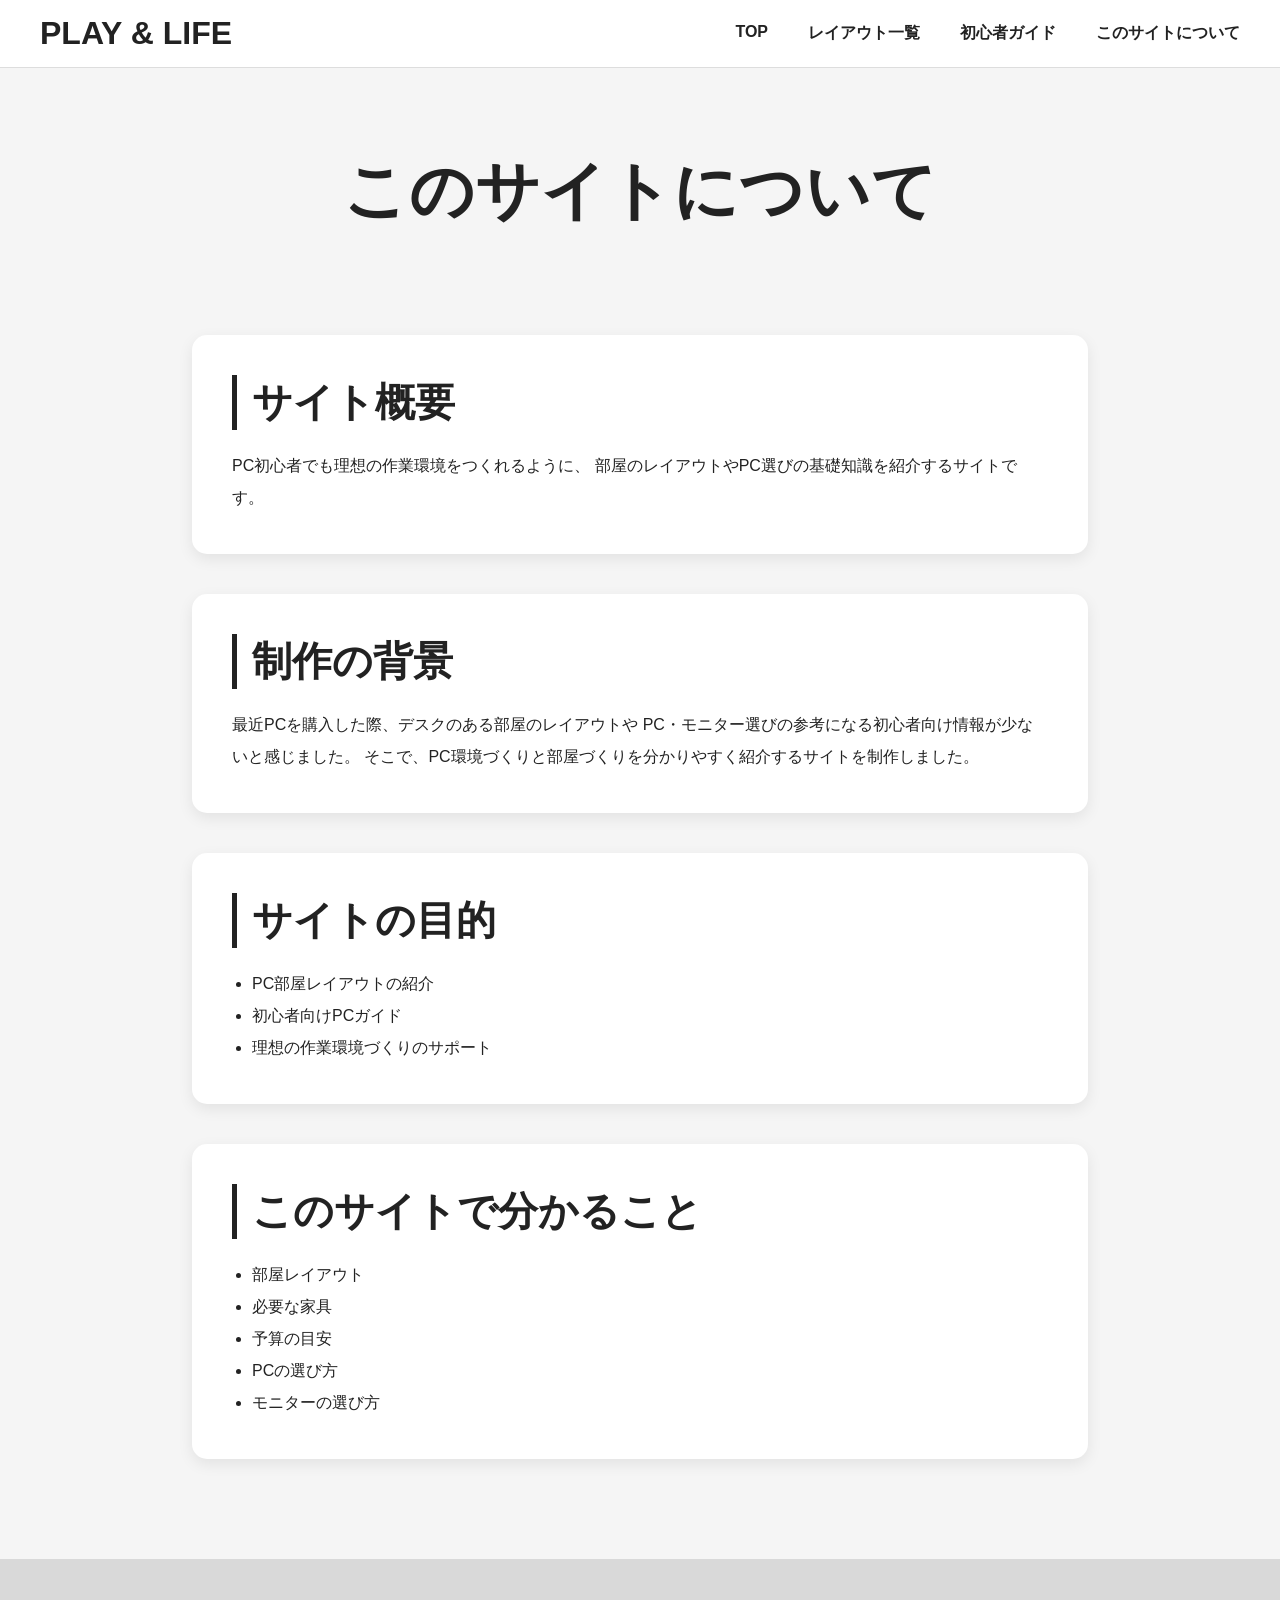
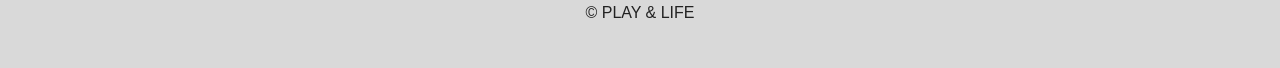
==== about.html @ 326b9555 "Add files via upload" ====
<!DOCTYPE html>
<html lang="ja">
<head>
    <meta charset="UTF-8">
    <meta name="viewport" content="width=device-width, initial-scale=1.0">
    <title>このサイトについて | PLAY & LIFE</title>

    <link rel="stylesheet" href="css/style.css">
</head>

<body>

<header>

    <div class="logo">
        PLAY & LIFE
    </div>

    <nav>
        <ul>
            <li><a href="index.html">TOP</a></li>
            <li><a href="layouts.html">レイアウト一覧</a></li>
            <li><a href="guide.html">初心者ガイド</a></li>
            <li><a href="about.html">このサイトについて</a></li>
        </ul>
    </nav>

</header>

<main>

<section class="page-title">

    <h1>このサイトについて</h1>

</section>

<section class="about-box">

    <h2>サイト概要</h2>

    <p>
        PC初心者でも理想の作業環境をつくれるように、
        部屋のレイアウトやPC選びの基礎知識を紹介するサイトです。
    </p>

</section>

<section class="about-box">

    <h2>制作の背景</h2>

    <p>
        最近PCを購入した際、デスクのある部屋のレイアウトや
        PC・モニター選びの参考になる初心者向け情報が少ないと感じました。
        そこで、PC環境づくりと部屋づくりを分かりやすく紹介するサイトを制作しました。
    </p>

</section>

<section class="about-box">

    <h2>サイトの目的</h2>

    <ul>
        <li>PC部屋レイアウトの紹介</li>
        <li>初心者向けPCガイド</li>
        <li>理想の作業環境づくりのサポート</li>
    </ul>

</section>

<section class="about-box">

    <h2>このサイトで分かること</h2>

    <ul>
        <li>部屋レイアウト</li>
        <li>必要な家具</li>
        <li>予算の目安</li>
        <li>PCの選び方</li>
        <li>モニターの選び方</li>
    </ul>

</section>

</main>

<footer>

    <p>© PLAY & LIFE</p>

</footer>

</body>
</html>
---- css/style.css ----
*{
    margin:0;
    padding:0;
    box-sizing:border-box;
}

html{
    scroll-behavior:smooth;
}

body{
    font-family:sans-serif;
    background:#f5f5f5;
    color:#222;
}

/* ヘッダー */

header{
    display:flex;
    justify-content:space-between;
    align-items:center;

    padding:15px 40px;

    background:white;

    border-bottom:1px solid #ddd;

    position:sticky;
    top:0;

    z-index:1000;
}

.logo{
    font-size:2rem;
    font-weight:bold;
}

nav ul{
    display:flex;
    gap:40px;
    list-style:none;
}

nav a{
    text-decoration:none;
    color:#222;
    font-weight:bold;
}

/* メインビジュアル */

.hero{

    position:relative;

    height:600px;

    background-image:url("../images/hero.jpg");
    background-size:cover;
    background-position:center;
}

.hero::before{

    content:"";

    position:absolute;

    inset:0;

    background:rgba(0,0,0,0.4);
}

.hero-content{

    position:relative;

    z-index:1;

    color:white;
}

/* 共通 */

section{
    padding:100px 10%;
    text-align:center;
}

h1{
    font-size:4rem;
    margin-bottom:20px;
}

h2{
    font-size:2.5rem;
    margin-bottom:30px;
}

p{
    line-height:1.8;
}

/* ボタン */

.btn{
    display:inline-block;

    margin-top:30px;

    padding:12px 40px;

    border:1px solid #222;

    text-decoration:none;

    color:#222;

    transition:.3s;
}

.btn:hover{
    background:#222;
    color:white;
}

/* レイアウト */

.layout-container{
    display:flex;
    justify-content:center;
    gap:50px;

    margin-top:50px;

    flex-wrap:wrap;
}

.card{
    width:280px;

    transition:0.3s;
}

.card:hover{
    transform:translateY(-10px);
}

.card-image{
    height:220px;
    background:#cfcfcf;
}

.card-info{
    background:black;
    color:white;

    padding:20px;

    text-align:left;
}

.more{
    text-align:right;
    margin-top:30px;
}

.more a{
    text-decoration:none;
    color:#222;
    font-weight:bold;
}

/* フッター */

footer{
    background:#d9d9d9;

    padding:40px;

    text-align:center;

    margin-top:100px;
}

/* TOPへ戻るボタン */

#topBtn{

    position:fixed;

    bottom:30px;
    right:30px;

    width:50px;
    height:50px;

    border:none;

    border-radius:50%;

    background:#222;

    color:white;

    font-size:20px;

    cursor:pointer;

    opacity:0;
    visibility:hidden;

    transition:0.3s;

    box-shadow:0 4px 10px rgba(0,0,0,0.2);

}

#topBtn:hover{
    opacity:0.8;
}

.page-title{
    padding:80px 10% 40px;
    text-align:center;
}

.about-box{

    width:70%;

    margin:40px auto;

    background:white;

    padding:40px;

    border-radius:15px;

    box-shadow:0 5px 15px rgba(0,0,0,.08);

    text-align:left;

}

.about-box h2{

    margin-bottom:20px;

    border-left:5px solid #222;

    padding-left:15px;

}

.about-box p{

    line-height:2;

}

.about-box ul{

    margin-left:20px;

    line-height:2;

}

/* レイアウト一覧 */

.layout-grid{

    width:90%;

    margin:60px auto;

    display:grid;

    grid-template-columns:repeat(auto-fit,minmax(320px,1fr));

    gap:40px;

}

.layout-card{

    background:white;

    border-radius:15px;

    overflow:hidden;

    box-shadow:0 5px 15px rgba(0,0,0,.1);

    transition:.3s;

}

.layout-card:hover{

    transform:translateY(-8px);

}

.layout-card img{

    width:100%;

    height:230px;

    object-fit:cover;

}

.layout-text{

    padding:25px;

}

.layout-text h2{

    margin-bottom:15px;

    font-size:24px;

}

.layout-text p{

    margin-bottom:8px;

}

/* 詳細ページ */

.detail-image{

    width:80%;

    margin:40px auto;

}

.detail-image img{

    width:100%;

    border-radius:15px;

}

.detail-box{

    width:80%;

    margin:40px auto;

    background:white;

    padding:35px;

    border-radius:15px;

    box-shadow:0 5px 15px rgba(0,0,0,.08);

}

.detail-box h2{

    margin-bottom:20px;

    border-left:5px solid #222;

    padding-left:15px;

}

.detail-box table{

    width:100%;

    border-collapse:collapse;

}

.detail-box th{

    width:180px;

    background:#f3f3f3;

}

.detail-box th,
.detail-box td{

    border:1px solid #ddd;

    padding:15px;

}

.detail-box ul{

    margin-left:20px;

    line-height:2;

}

.detail-box p{

    line-height:2;

}

/* 初心者ガイド */

.guide-container{

    width:90%;

    margin:60px auto;

    display:grid;

    grid-template-columns:repeat(auto-fit,minmax(320px,1fr));

    gap:30px;

}

.guide-card{

    background:white;

    padding:30px;

    border-radius:15px;

    box-shadow:0 5px 15px rgba(0,0,0,.08);

    transition:.3s;

}

.guide-card:hover{

    transform:translateY(-8px);

}

.guide-card h2{

    margin-bottom:15px;

    border-left:5px solid #222;

    padding-left:12px;

    font-size:22px;

}

.guide-card p{

    line-height:2;

}
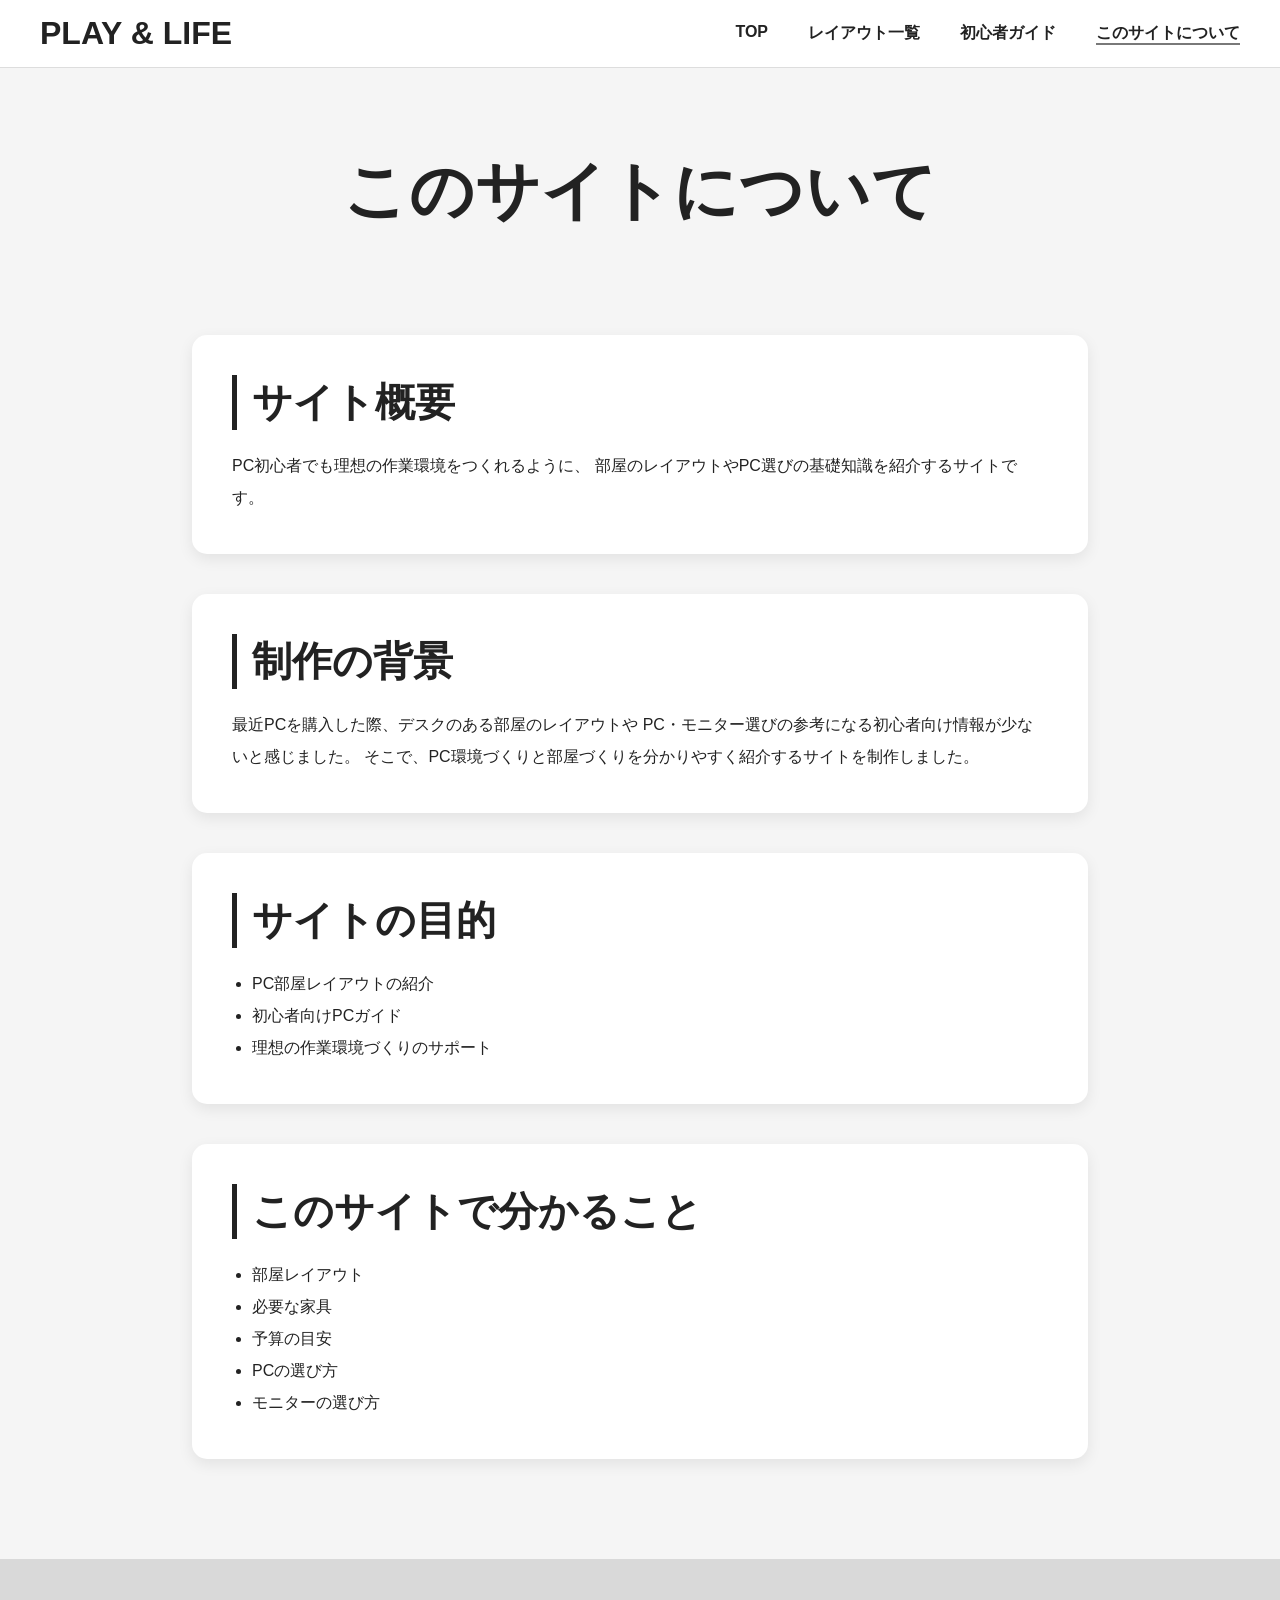
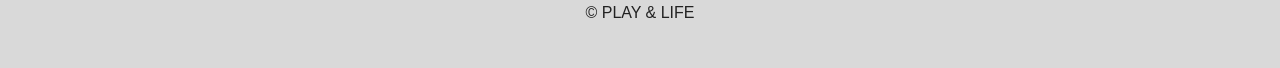
==== commit 11f14dbf: "Add files via upload" ====
--- a/about.html
+++ b/about.html
@@ -1,5 +1,6 @@
 <!DOCTYPE html>
 <html lang="ja">
+
 <head>
     <meta charset="UTF-8">
     <meta name="viewport" content="width=device-width, initial-scale=1.0">
@@ -10,87 +11,91 @@
 
 <body>
 
-<header>
+    <header>
 
-    <div class="logo">
-        PLAY & LIFE
-    </div>
+        <a href="index.html">
+            <div class="logo">
+                PLAY & LIFE
+            </div>
+        </a>
 
-    <nav>
-        <ul>
-            <li><a href="index.html">TOP</a></li>
-            <li><a href="layouts.html">レイアウト一覧</a></li>
-            <li><a href="guide.html">初心者ガイド</a></li>
-            <li><a href="about.html">このサイトについて</a></li>
-        </ul>
-    </nav>
+        <nav>
+            <ul>
+                <li><a href="index.html">TOP</a></li>
+                <li><a href="layouts.html">レイアウト一覧</a></li>
+                <li><a href="guide.html">初心者ガイド</a></li>
+                <li><a href="about.html"><span
+                            style="border-bottom: 2px solid #797979; padding-bottom: 2px;">このサイトについて</span></a></li>
+            </ul>
+        </nav>
 
-</header>
+    </header>
 
-<main>
+    <main>
 
-<section class="page-title">
+        <section class="page-title">
 
-    <h1>このサイトについて</h1>
+            <h1>このサイトについて</h1>
 
-</section>
+        </section>
 
-<section class="about-box">
+        <section class="about-box">
 
-    <h2>サイト概要</h2>
+            <h2>サイト概要</h2>
 
-    <p>
-        PC初心者でも理想の作業環境をつくれるように、
-        部屋のレイアウトやPC選びの基礎知識を紹介するサイトです。
-    </p>
+            <p>
+                PC初心者でも理想の作業環境をつくれるように、
+                部屋のレイアウトやPC選びの基礎知識を紹介するサイトです。
+            </p>
 
-</section>
+        </section>
 
-<section class="about-box">
+        <section class="about-box">
 
-    <h2>制作の背景</h2>
+            <h2>制作の背景</h2>
 
-    <p>
-        最近PCを購入した際、デスクのある部屋のレイアウトや
-        PC・モニター選びの参考になる初心者向け情報が少ないと感じました。
-        そこで、PC環境づくりと部屋づくりを分かりやすく紹介するサイトを制作しました。
-    </p>
+            <p>
+                最近PCを購入した際、デスクのある部屋のレイアウトや
+                PC・モニター選びの参考になる初心者向け情報が少ないと感じました。
+                そこで、PC環境づくりと部屋づくりを分かりやすく紹介するサイトを制作しました。
+            </p>
 
-</section>
+        </section>
 
-<section class="about-box">
+        <section class="about-box">
 
-    <h2>サイトの目的</h2>
+            <h2>サイトの目的</h2>
 
-    <ul>
-        <li>PC部屋レイアウトの紹介</li>
-        <li>初心者向けPCガイド</li>
-        <li>理想の作業環境づくりのサポート</li>
-    </ul>
+            <ul>
+                <li>PC部屋レイアウトの紹介</li>
+                <li>初心者向けPCガイド</li>
+                <li>理想の作業環境づくりのサポート</li>
+            </ul>
 
-</section>
+        </section>
 
-<section class="about-box">
+        <section class="about-box">
 
-    <h2>このサイトで分かること</h2>
+            <h2>このサイトで分かること</h2>
 
-    <ul>
-        <li>部屋レイアウト</li>
-        <li>必要な家具</li>
-        <li>予算の目安</li>
-        <li>PCの選び方</li>
-        <li>モニターの選び方</li>
-    </ul>
+            <ul>
+                <li>部屋レイアウト</li>
+                <li>必要な家具</li>
+                <li>予算の目安</li>
+                <li>PCの選び方</li>
+                <li>モニターの選び方</li>
+            </ul>
 
-</section>
+        </section>
 
-</main>
+    </main>
 
-<footer>
+    <footer>
 
-    <p>© PLAY & LIFE</p>
+        <p>© PLAY & LIFE</p>
 
-</footer>
+    </footer>
 
 </body>
+
 </html>
--- a/css/style.css
+++ b/css/style.css
@@ -1,474 +1,482 @@
-*{
-    margin:0;
-    padding:0;
-    box-sizing:border-box;
-}
-
-html{
-    scroll-behavior:smooth;
-}
-
-body{
-    font-family:sans-serif;
-    background:#f5f5f5;
-    color:#222;
+* {
+    margin: 0;
+    padding: 0;
+    box-sizing: border-box;
+}
+
+html {
+    scroll-behavior: smooth;
+}
+
+body {
+    font-family: sans-serif;
+    background: #f5f5f5;
+    color: #222;
+}
+
+a {
+    text-decoration: none;
+    color: inherit;
+
 }
 
 /* ヘッダー */
 
-header{
-    display:flex;
-    justify-content:space-between;
-    align-items:center;
-
-    padding:15px 40px;
-
-    background:white;
-
-    border-bottom:1px solid #ddd;
-
-    position:sticky;
-    top:0;
-
-    z-index:1000;
-}
-
-.logo{
-    font-size:2rem;
-    font-weight:bold;
-}
-
-nav ul{
-    display:flex;
-    gap:40px;
-    list-style:none;
-}
-
-nav a{
-    text-decoration:none;
-    color:#222;
-    font-weight:bold;
+header {
+    display: flex;
+    justify-content: space-between;
+    align-items: center;
+
+    padding: 15px 40px;
+
+    background: white;
+
+    border-bottom: 1px solid #ddd;
+
+    position: sticky;
+    top: 0;
+
+    z-index: 1000;
+}
+
+.logo {
+    font-size: 2rem;
+    font-weight: bold;
+}
+
+nav ul {
+    display: flex;
+    gap: 40px;
+    list-style: none;
+}
+
+nav a {
+    text-decoration: none;
+    color: #222;
+    font-weight: bold;
 }
 
 /* メインビジュアル */
 
-.hero{
-
-    position:relative;
-
-    height:600px;
-
-    background-image:url("../images/hero.jpg");
-    background-size:cover;
-    background-position:center;
-}
-
-.hero::before{
-
-    content:"";
-
-    position:absolute;
-
-    inset:0;
-
-    background:rgba(0,0,0,0.4);
-}
-
-.hero-content{
-
-    position:relative;
-
-    z-index:1;
-
-    color:white;
+.hero {
+
+    position: relative;
+
+    height: 600px;
+
+    background-image: url("../images/hero.jpg");
+    background-size: cover;
+    background-position: center;
+}
+
+.hero::before {
+
+    content: "";
+
+    position: absolute;
+
+    inset: 0;
+
+    background: rgba(0, 0, 0, 0.4);
+}
+
+.hero-content {
+
+    position: relative;
+
+    z-index: 1;
+
+    color: white;
 }
 
 /* 共通 */
 
-section{
-    padding:100px 10%;
-    text-align:center;
-}
-
-h1{
-    font-size:4rem;
-    margin-bottom:20px;
-}
-
-h2{
-    font-size:2.5rem;
-    margin-bottom:30px;
-}
-
-p{
-    line-height:1.8;
+section {
+    padding: 100px 10%;
+    text-align: center;
+}
+
+h1 {
+    font-size: 4rem;
+    margin-bottom: 20px;
+}
+
+h2 {
+    font-size: 2.5rem;
+    margin-bottom: 30px;
+}
+
+p {
+    line-height: 1.8;
 }
 
 /* ボタン */
 
-.btn{
-    display:inline-block;
-
-    margin-top:30px;
-
-    padding:12px 40px;
-
-    border:1px solid #222;
-
-    text-decoration:none;
-
-    color:#222;
-
-    transition:.3s;
-}
-
-.btn:hover{
-    background:#222;
-    color:white;
+.btn {
+    display: inline-block;
+
+    margin-top: 30px;
+
+    padding: 12px 40px;
+
+    border: 1px solid #222;
+
+    text-decoration: none;
+
+    color: #222;
+
+    transition: .3s;
+}
+
+.btn:hover {
+    background: #222;
+    color: white;
 }
 
 /* レイアウト */
 
-.layout-container{
-    display:flex;
-    justify-content:center;
-    gap:50px;
-
-    margin-top:50px;
-
-    flex-wrap:wrap;
-}
-
-.card{
-    width:280px;
-
-    transition:0.3s;
-}
-
-.card:hover{
-    transform:translateY(-10px);
-}
-
-.card-image{
-    height:220px;
-    background:#cfcfcf;
-}
-
-.card-info{
-    background:black;
-    color:white;
-
-    padding:20px;
-
-    text-align:left;
-}
-
-.more{
-    text-align:right;
-    margin-top:30px;
-}
-
-.more a{
-    text-decoration:none;
-    color:#222;
-    font-weight:bold;
+.layout-container {
+    display: flex;
+    justify-content: center;
+    gap: 50px;
+
+    margin-top: 50px;
+
+    flex-wrap: wrap;
+}
+
+.card {
+    width: 280px;
+
+    transition: 0.3s;
+}
+
+.card:hover {
+    transform: translateY(-10px);
+}
+
+.card-image {
+    height: 220px;
+    width: 100%;
+    object-fit: cover;
+    /* 画像の比率を保ったままトリミング表示 */
+    vertical-align: bottom;
+    /* 画像下の不要な隙間を消す */
+}
+
+.card-info {
+    background: black;
+    color: white;
+    padding: 20px;
+    text-align: left;
+}
+
+.more {
+    text-align: right;
+    margin-top: 30px;
+}
+
+.more a {
+    text-decoration: none;
+    color: #222;
+    font-weight: bold;
 }
 
 /* フッター */
 
-footer{
-    background:#d9d9d9;
-
-    padding:40px;
-
-    text-align:center;
-
-    margin-top:100px;
+footer {
+    background: #d9d9d9;
+
+    padding: 40px;
+
+    text-align: center;
+
+    margin-top: 100px;
 }
 
 /* TOPへ戻るボタン */
 
-#topBtn{
-
-    position:fixed;
-
-    bottom:30px;
-    right:30px;
-
-    width:50px;
-    height:50px;
-
-    border:none;
-
-    border-radius:50%;
-
-    background:#222;
-
-    color:white;
-
-    font-size:20px;
-
-    cursor:pointer;
-
-    opacity:0;
-    visibility:hidden;
-
-    transition:0.3s;
-
-    box-shadow:0 4px 10px rgba(0,0,0,0.2);
-
-}
-
-#topBtn:hover{
-    opacity:0.8;
-}
-
-.page-title{
-    padding:80px 10% 40px;
-    text-align:center;
-}
-
-.about-box{
-
-    width:70%;
-
-    margin:40px auto;
-
-    background:white;
-
-    padding:40px;
-
-    border-radius:15px;
-
-    box-shadow:0 5px 15px rgba(0,0,0,.08);
-
-    text-align:left;
-
-}
-
-.about-box h2{
-
-    margin-bottom:20px;
-
-    border-left:5px solid #222;
-
-    padding-left:15px;
-
-}
-
-.about-box p{
-
-    line-height:2;
-
-}
-
-.about-box ul{
-
-    margin-left:20px;
-
-    line-height:2;
+#topBtn {
+
+    position: fixed;
+
+    bottom: 30px;
+    right: 30px;
+
+    width: 50px;
+    height: 50px;
+
+    border: none;
+
+    border-radius: 50%;
+
+    background: #222;
+
+    color: white;
+
+    font-size: 20px;
+
+    cursor: pointer;
+
+    opacity: 0;
+    visibility: hidden;
+
+    transition: 0.3s;
+
+    box-shadow: 0 4px 10px rgba(0, 0, 0, 0.2);
+
+}
+
+#topBtn:hover {
+    opacity: 0.8;
+}
+
+.page-title {
+    padding: 80px 10% 40px;
+    text-align: center;
+}
+
+.about-box {
+
+    width: 70%;
+
+    margin: 40px auto;
+
+    background: white;
+
+    padding: 40px;
+
+    border-radius: 15px;
+
+    box-shadow: 0 5px 15px rgba(0, 0, 0, .08);
+
+    text-align: left;
+
+}
+
+.about-box h2 {
+
+    margin-bottom: 20px;
+
+    border-left: 5px solid #222;
+
+    padding-left: 15px;
+
+}
+
+.about-box p {
+
+    line-height: 2;
+
+}
+
+.about-box ul {
+
+    margin-left: 20px;
+
+    line-height: 2;
 
 }
 
 /* レイアウト一覧 */
 
-.layout-grid{
-
-    width:90%;
-
-    margin:60px auto;
-
-    display:grid;
-
-    grid-template-columns:repeat(auto-fit,minmax(320px,1fr));
-
-    gap:40px;
-
-}
-
-.layout-card{
-
-    background:white;
-
-    border-radius:15px;
-
-    overflow:hidden;
-
-    box-shadow:0 5px 15px rgba(0,0,0,.1);
-
-    transition:.3s;
-
-}
-
-.layout-card:hover{
-
-    transform:translateY(-8px);
-
-}
-
-.layout-card img{
-
-    width:100%;
-
-    height:230px;
-
-    object-fit:cover;
-
-}
-
-.layout-text{
-
-    padding:25px;
-
-}
-
-.layout-text h2{
-
-    margin-bottom:15px;
-
-    font-size:24px;
-
-}
-
-.layout-text p{
-
-    margin-bottom:8px;
+.layout-grid {
+
+    width: 90%;
+
+    margin: 60px auto;
+
+    display: grid;
+
+    grid-template-columns: repeat(auto-fit, minmax(320px, 1fr));
+
+    gap: 40px;
+
+}
+
+.layout-card {
+
+    background: white;
+
+    border-radius: 15px;
+
+    overflow: hidden;
+
+    box-shadow: 0 5px 15px rgba(0, 0, 0, .1);
+
+    transition: .3s;
+
+}
+
+.layout-card:hover {
+
+    transform: translateY(-8px);
+
+}
+
+.layout-card img {
+
+    width: 100%;
+
+    height: 230px;
+
+    object-fit: cover;
+
+}
+
+.layout-text {
+
+    padding: 25px;
+
+}
+
+.layout-text h2 {
+
+    margin-bottom: 15px;
+
+    font-size: 24px;
+
+}
+
+.layout-text p {
+
+    margin-bottom: 8px;
 
 }
 
 /* 詳細ページ */
 
-.detail-image{
-
-    width:80%;
-
-    margin:40px auto;
-
-}
-
-.detail-image img{
-
-    width:100%;
-
-    border-radius:15px;
-
-}
-
-.detail-box{
-
-    width:80%;
-
-    margin:40px auto;
-
-    background:white;
-
-    padding:35px;
-
-    border-radius:15px;
-
-    box-shadow:0 5px 15px rgba(0,0,0,.08);
-
-}
-
-.detail-box h2{
-
-    margin-bottom:20px;
-
-    border-left:5px solid #222;
-
-    padding-left:15px;
-
-}
-
-.detail-box table{
-
-    width:100%;
-
-    border-collapse:collapse;
-
-}
-
-.detail-box th{
-
-    width:180px;
-
-    background:#f3f3f3;
+.detail-image {
+
+    width: 80%;
+
+    margin: 40px auto;
+
+}
+
+.detail-image img {
+
+    width: 100%;
+
+    border-radius: 15px;
+
+}
+
+.detail-box {
+
+    width: 80%;
+
+    margin: 40px auto;
+
+    background: white;
+
+    padding: 35px;
+
+    border-radius: 15px;
+
+    box-shadow: 0 5px 15px rgba(0, 0, 0, .08);
+
+}
+
+.detail-box h2 {
+
+    margin-bottom: 20px;
+
+    border-left: 5px solid #222;
+
+    padding-left: 15px;
+
+}
+
+.detail-box table {
+
+    width: 100%;
+
+    border-collapse: collapse;
+
+}
+
+.detail-box th {
+
+    width: 180px;
+
+    background: #f3f3f3;
 
 }
 
 .detail-box th,
-.detail-box td{
-
-    border:1px solid #ddd;
-
-    padding:15px;
-
-}
-
-.detail-box ul{
-
-    margin-left:20px;
-
-    line-height:2;
-
-}
-
-.detail-box p{
-
-    line-height:2;
+.detail-box td {
+
+    border: 1px solid #ddd;
+
+    padding: 15px;
+
+}
+
+.detail-box ul {
+
+    margin-left: 20px;
+
+    line-height: 2;
+
+}
+
+.detail-box p {
+
+    line-height: 2;
 
 }
 
 /* 初心者ガイド */
 
-.guide-container{
-
-    width:90%;
-
-    margin:60px auto;
-
-    display:grid;
-
-    grid-template-columns:repeat(auto-fit,minmax(320px,1fr));
-
-    gap:30px;
-
-}
-
-.guide-card{
-
-    background:white;
-
-    padding:30px;
-
-    border-radius:15px;
-
-    box-shadow:0 5px 15px rgba(0,0,0,.08);
-
-    transition:.3s;
-
-}
-
-.guide-card:hover{
-
-    transform:translateY(-8px);
-
-}
-
-.guide-card h2{
-
-    margin-bottom:15px;
-
-    border-left:5px solid #222;
-
-    padding-left:12px;
-
-    font-size:22px;
-
-}
-
-.guide-card p{
-
-    line-height:2;
+.guide-container {
+
+    width: 90%;
+
+    margin: 60px auto;
+
+    display: grid;
+
+    grid-template-columns: repeat(auto-fit, minmax(320px, 1fr));
+
+    gap: 30px;
+
+}
+
+.guide-card {
+
+    background: white;
+
+    padding: 30px;
+
+    border-radius: 15px;
+
+    box-shadow: 0 5px 15px rgba(0, 0, 0, .08);
+
+    transition: .3s;
+
+}
+
+.guide-card:hover {
+
+    transform: translateY(-8px);
+
+}
+
+.guide-card h2 {
+
+    margin-bottom: 15px;
+
+    border-left: 5px solid #222;
+
+    padding-left: 12px;
+
+    font-size: 22px;
+
+}
+
+.guide-card p {
+
+    line-height: 2;
 
 }
